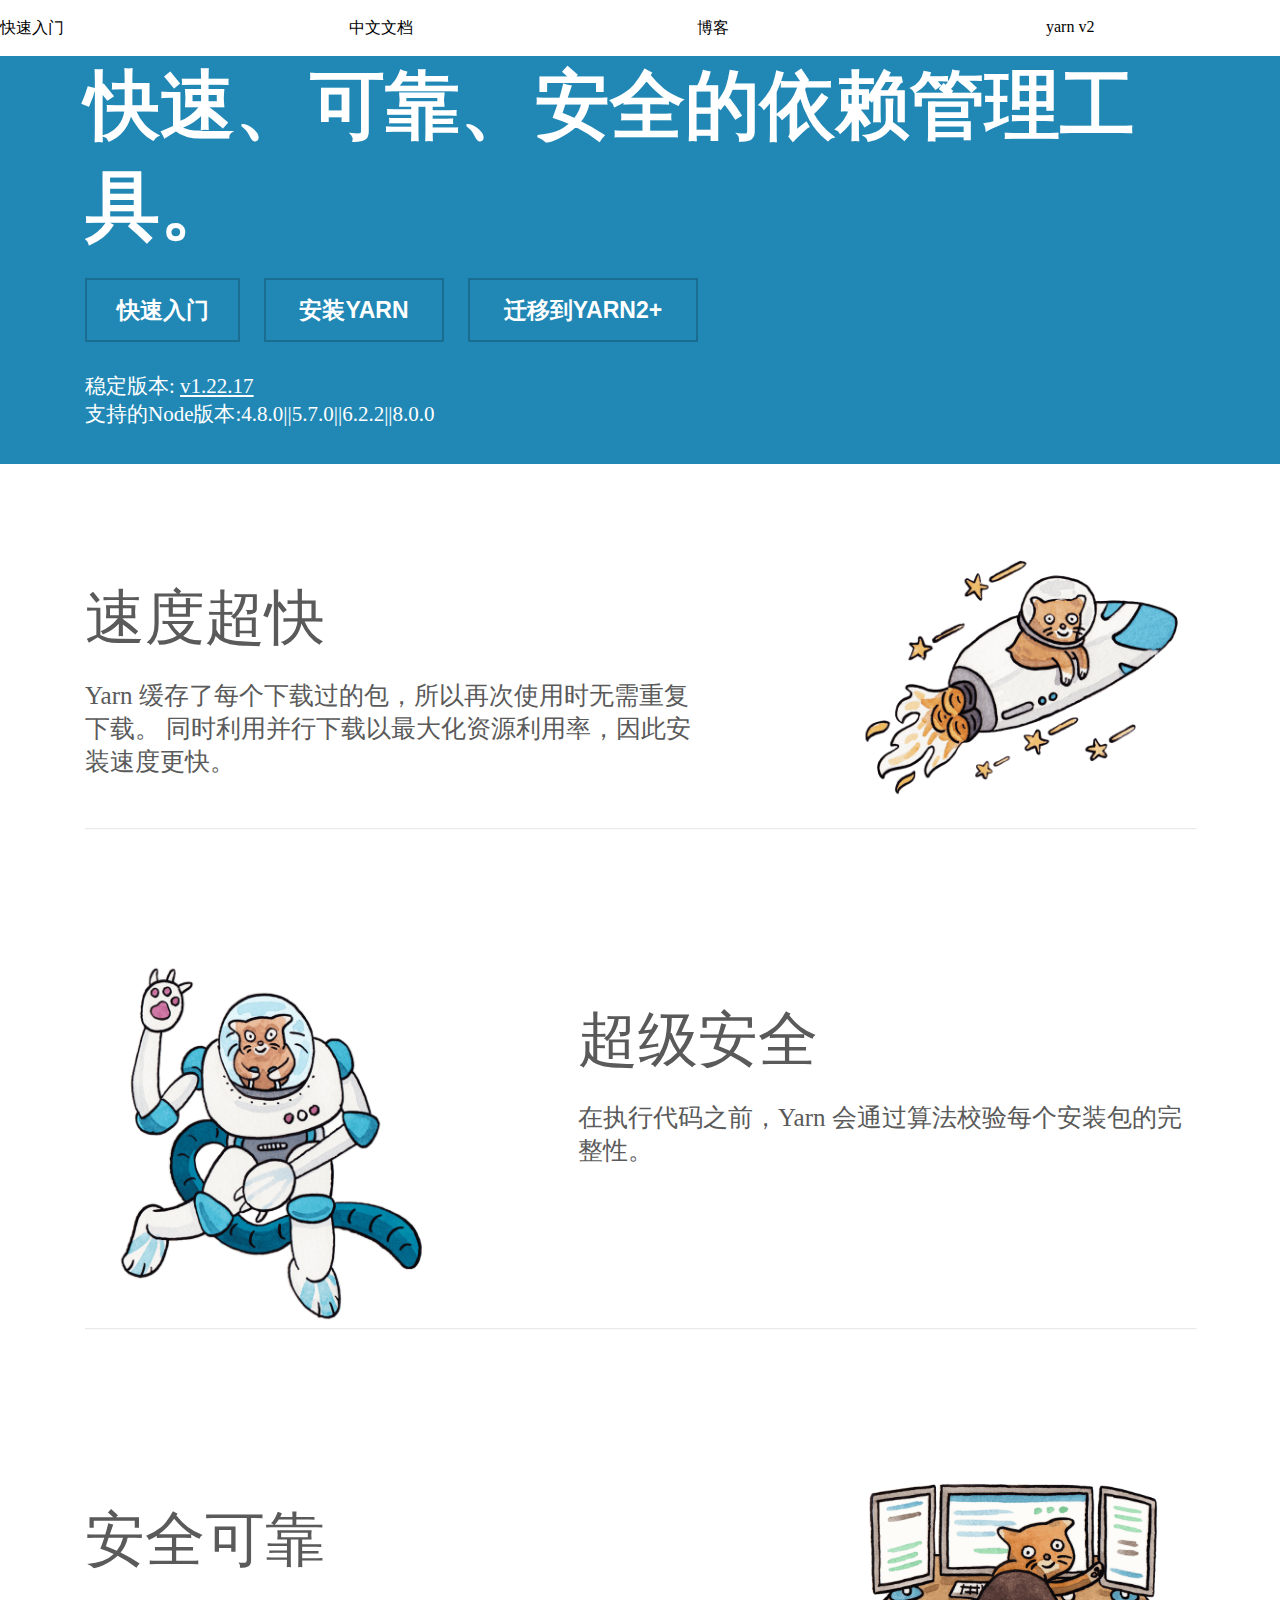
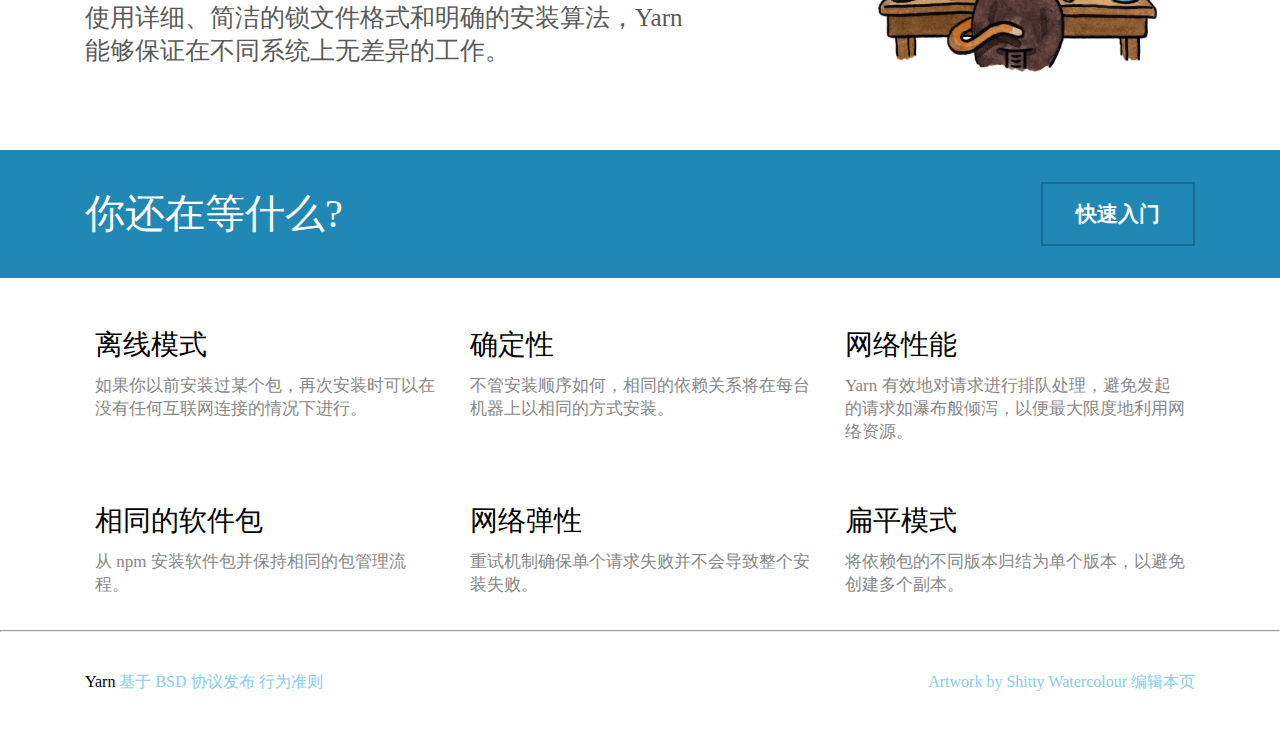
==== 一/index.html @ 6f8531fa "完成第一题和第二题(初始待优化)" ====
<!DOCTYPE html>
<html lang="en">
<head>
    <meta charset="UTF-8">
    <meta name="viewport" content="width=device-width, initial-scale=1.0">
    <title>梁战奇</title>
    <link rel="stylesheet" href="./css/index.css">
</head>
<body>
    <svg style="width: 0;height:0;">

    </svg>
    <div class="head">
        <ul>
            <li>快速入门</li>
            <li>中文文档</li>
            <li>博客</li>
            <li>yarn v2</li>
        </ul>
    </div>
    <div class="banner">
        <div class="int">快速、可靠、安全的依赖管理工具。</div>
        <div class="btn">
            <button>快速入门</button>
            <button>安装YARN</button>
            <button>迁移到YARN2+</button>
        </div>
        <div class="versions">
            <p>稳定版本: <a href=""> v1.22.17</a></p>
            <p>支持的Node版本:4.8.0||5.7.0||6.2.2||8.0.0</p>
        </div>
        <div class="cont">
            <div class="speed">
                <div class="left">
                    <h2>速度超快</h2>
                    <p>Yarn 缓存了每个下载过的包，所以再次使用时无需重复下载。 同时利用并行下载以最大化资源利用率，因此安装速度更快。</p>
                </div>
                <div class="right"><img src="./img/feature-speed.png" alt="" style="width: 357px;height: 286px;"></div>
            </div><hr style="opacity: 0.2;margin: 80px 0;width: 1110px;">
            <div class="fasety">
                <div class="left"><img src="./img/feature-secure.png" alt="" style="width: 357px;height: 364.25px;"></div>
                <div class="right"><h2>超级安全</h2>
                <p>在执行代码之前，Yarn 会通过算法校验每个安装包的完整性。</p></div>
            </div><hr style="opacity: 0.2;margin: 80px 0;width: 1110px;">
            <div class="rel">
                <div class="left"><h2>安全可靠</h2>
                <p>使用详细、简洁的锁文件格式和明确的安装算法，Yarn 能够保证在不同系统上无差异的工作。</p>
                </div>
                <div class="right"><img src="./img/feature-reliable.png" alt="" style="width: 357px;height: 214px;"></div>
            </div>
        </div>
        <div class="wait">
            <div style="margin: 0 auto; width: 1110px;">
                <p>你还在等什么?</p><button>快速入门</button>
            </div>
        </div>
        <div class="funtion">
            <ul>
                <li>
                    <h3>离线模式</h3>
                    <p>如果你以前安装过某个包，再次安装时可以在没有任何互联网连接的情况下进行。</p>
                </li>
                <li>
                    <h3>确定性</h3>
                    <p>不管安装顺序如何，相同的依赖关系将在每台机器上以相同的方式安装。</p>
                </li>
                <li>
                    <h3>网络性能
                        </h3>
                    <p>Yarn 有效地对请求进行排队处理，避免发起的请求如瀑布般倾泻，以便最大限度地利用网络资源。</p>
                </li>
                <li>
                    <h3>相同的软件包
                        </h3>
                    <p>从 npm 安装软件包并保持相同的包管理流程。</p>
                </li>
                <li>
                    <h3>网络弹性</h3>
                    <p>
                        重试机制确保单个请求失败并不会导致整个安装失败。</p>
                </li>
                <li>
                    <h3>扁平模式</h3>
                    <p>
                        将依赖包的不同版本归结为单个版本，以避免创建多个副本。</p>
                </li>
            </ul>
        </div>
        <hr>
        <div class="end">
            <p>Yarn <a href="">基于 BSD 协议发布 行为准则</a> </p>
            <a>Artwork by Shitty Watercolour 编辑本页</a>
        </div>
    </div>

</body>
</html>
---- 一/css/index.css ----
* {
    margin: 0;
    padding: 0;
}
ul li {
    list-style: none;
}

a{
    direction: none;
}

.head{
    width: 1110px;
    height: 38px;
}

.head ul{
    height: 38px;
    display: flex;
    justify-content: space-between;
}

.head li{
    width: 64px;
    height: 38px;
}

.banner {
    height: 408px;
    background-color: #2188B6;
}

.banner .int {
    width: 1110px;
    font-size: 75px;
    font-weight: 900;
    margin: 0 auto;
    color: #fff;
}

.banner .btn{
    width: 1110px;
    margin: 20px auto 0;
}

.banner .btn button{
    width: 230px;
    height: 64px;
    margin-right: 20px;
    font-size: 23px;
    font-weight: 700;
    color: white;
    background-color: rgba(0,0,0,0);
    border: 2px rgba(0,0,0,0.2) solid;
}

.banner .btn button:first-child{
    width: 155px;
}
.banner .btn button:nth-child(2){
    width: 180px;
}

.banner .versions{
    width: 1110px;
    margin: 30px auto 0;
}

.banner .versions p{
    font-size: 21px;
    color: white;
}

.banner .versions p a{
    color: white;
}

.banner .cont {
    width: 1110px;
    margin: 60px auto 0;
}

.banner .cont .speed{
    /* width: 11px; */
    height: 256px;
}

.banner .cont .speed .left {
    width: 617px;
    height: 170px;
    display: left;
    color:#5A5A5A;
}

.banner .cont .speed .left h2,
.banner .cont .fasety h2,
.banner .cont .rel h2{
    font-size: 60px;
    font-weight: 100;
    margin-top: 90px;
    width: 617px;
} 

.banner .cont .speed .left p,
.banner .cont .fasety p,
.banner .cont .rel p{
    font-size: 25px;
    margin-top: 20px;
    width: 617px;
}

.banner .cont .fasety{
    height: 262px;
    color:#5A5A5A;
}

.banner .cont .rel {
    color:#5A5A5A;
    height: 260px;
}

.banner .cont img{
    margin-top: 50px;
}

.banner .cont .left{
    float: left;
}

.banner .cont .right {
    float: right;
}

.banner .wait {
    height: 128px;
    background-color: #2188B6;
    margin-top: 80px;
}

.banner .wait div{
    display: flex;
    justify-content: space-between;
    padding: 32px 0;
}

.banner .wait div p{
    font-size: 40px;
    line-height: 64px;
    color: white;
}

.banner .wait div button {
    width: 154px;
    height: 64px;
    background-color: rgba(0,0,0,0);
    border: 2px rgba(0,0,0,0.2) solid;
    font-size: 21px;
    font-weight: 600;
    color: white;
}

.banner .funtion {
    width: 1110px;
    height: 352px;
    /* padding: 0 15px; */
    margin: 0 auto;
}

.banner .funtion ul {
    display: flex;
    justify-content: space-between;
    flex-wrap: wrap;
}

.banner .funtion ul li {
    width: 340px;
    height: 128px;
    padding: 0 10px;
    margin-top: 48px;
}

.banner .funtion ul li h3 {
    font-size: 28px;
    font-weight: 100;
}

.banner .funtion ul li p {
    margin-top: 10px;
    color: #888;
    font-size: 17px;
}

.end {
    height: 100px;
    line-height: 100px;
    width: 1110px;
    margin: 0px auto 0;
    display: flex;
    justify-content: space-between;
    margin-bottom: 50px;
}

.end p a,
.end a{
    color: skyblue;
    text-decoration: none;
}
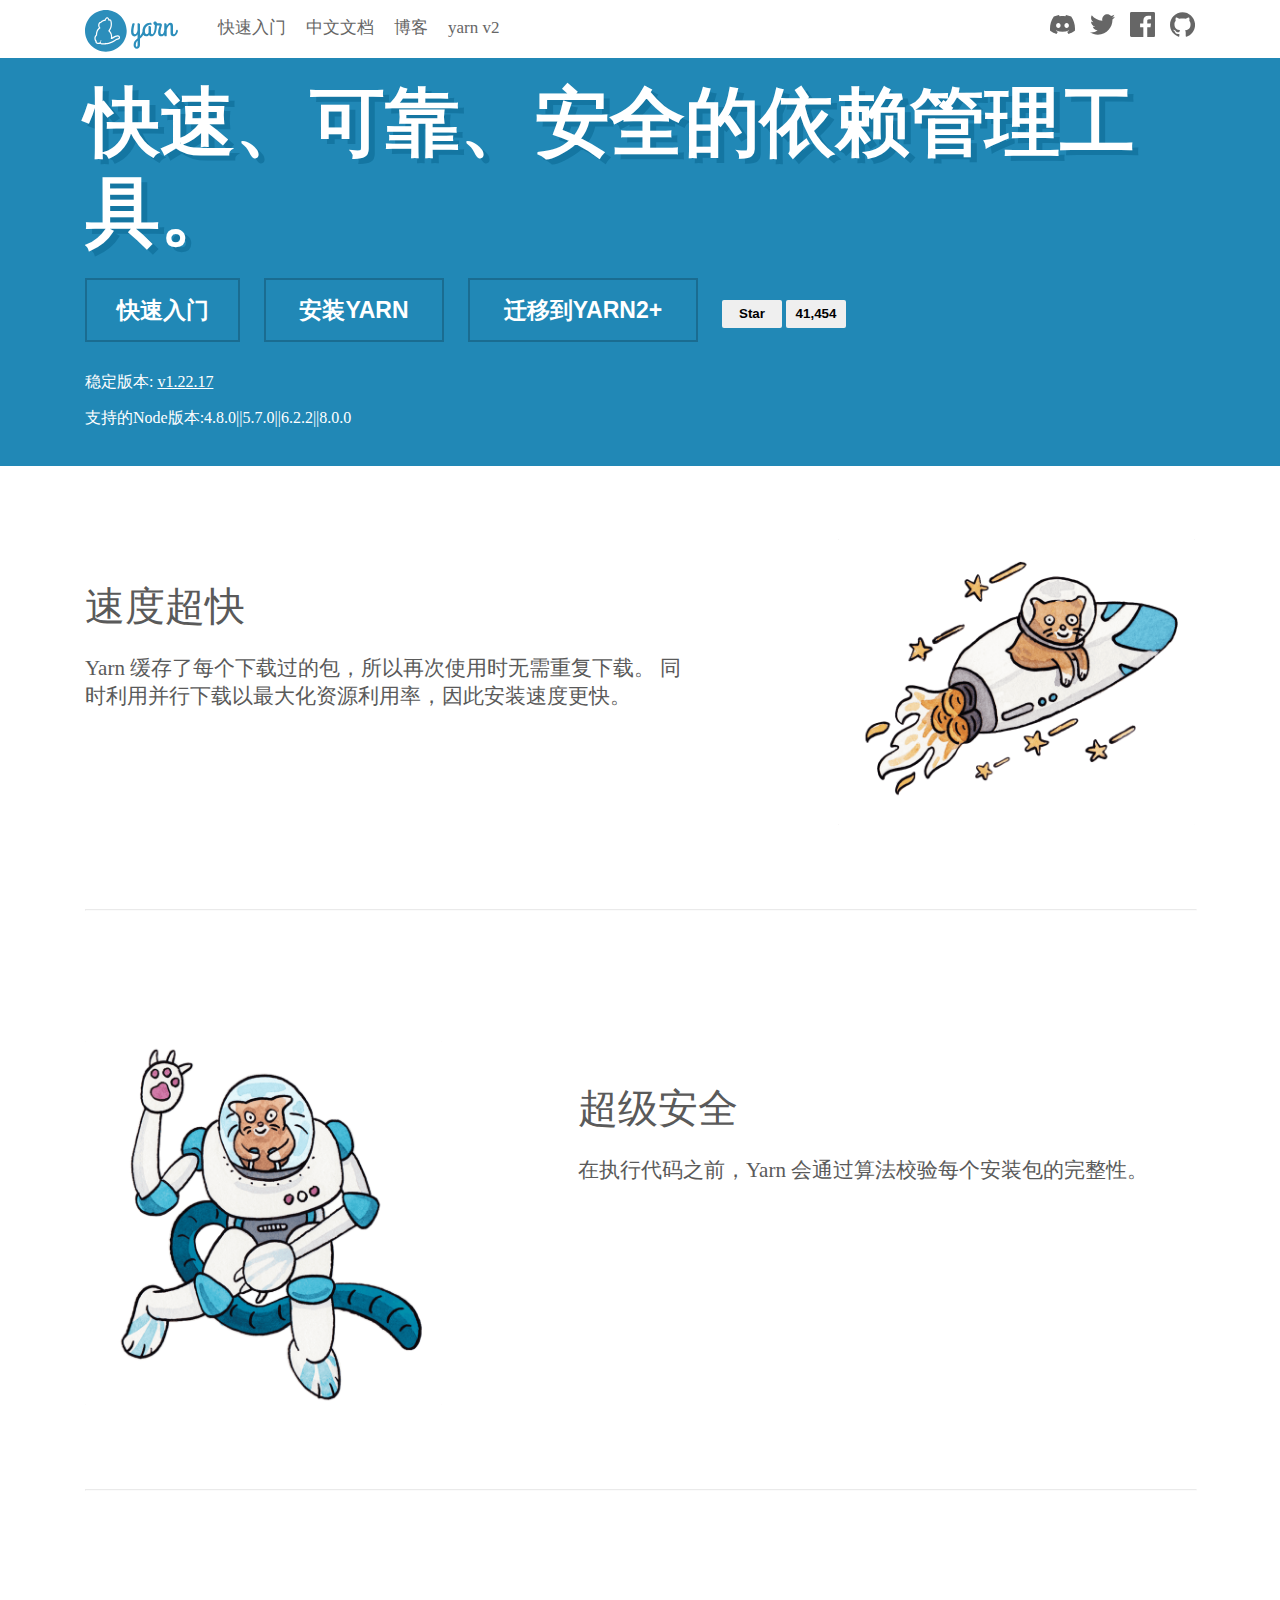
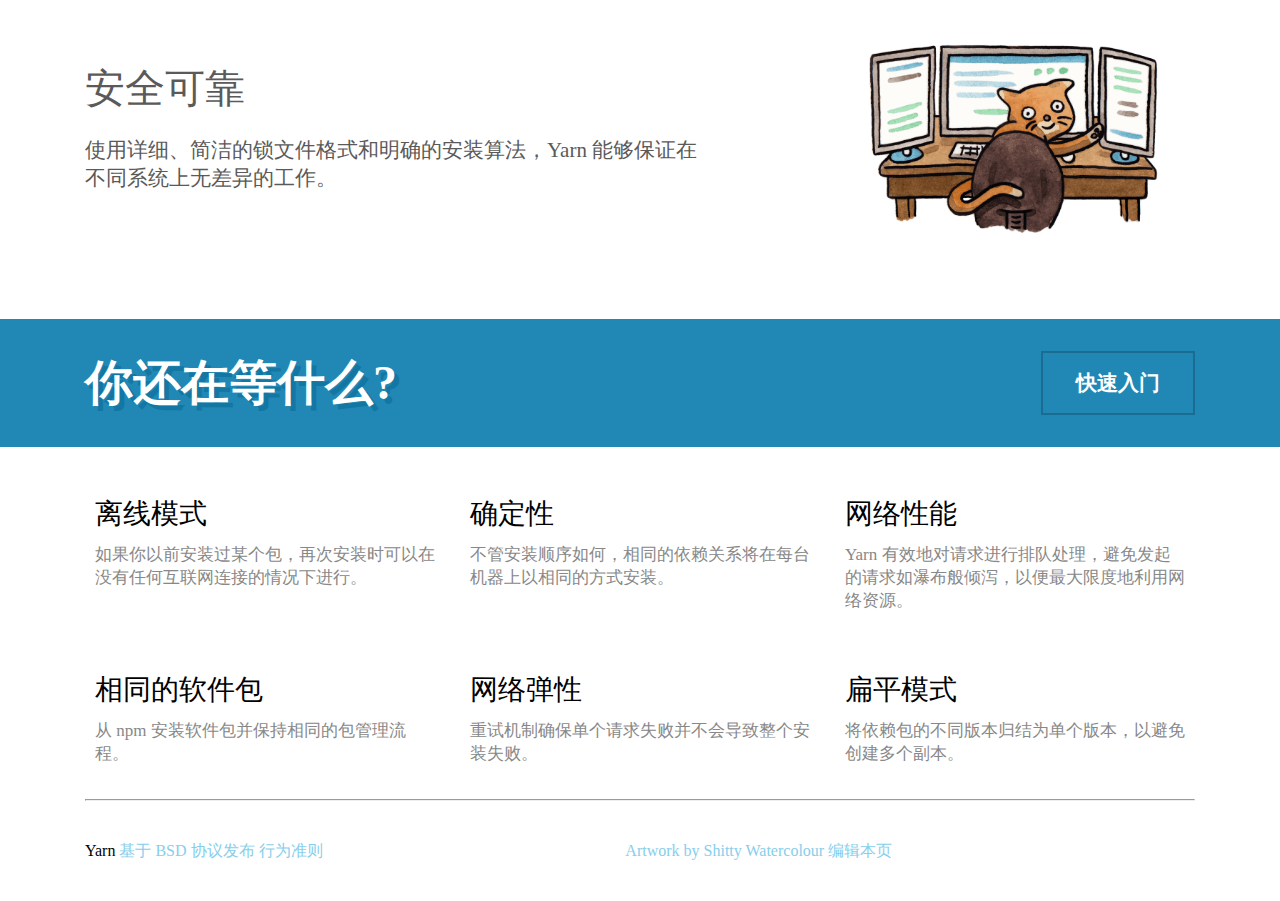
==== commit 3cbc1f49: "修改一中的第一题和第六题第二种方法,优化页面显示添加nav添加响应式布局" ====
--- a/一/index.html
+++ b/一/index.html
@@ -7,50 +7,114 @@
     <link rel="stylesheet" href="./css/index.css">
 </head>
 <body>
-    <svg style="width: 0;height:0;">
+    <!-- <svg style="width: 0;height:0;">
 
-    </svg>
+    </svg> -->
     <div class="head">
-        <ul>
-            <li>快速入门</li>
-            <li>中文文档</li>
-            <li>博客</li>
-            <li>yarn v2</li>
-        </ul>
+        <div class="left">
+            <div class="log">
+                <svg class="logo navbar-logo" xmlns="http://www.w3.org/2000/svg" viewBox="0 0 1154.8 518">
+                    <defs>
+                      <path id="main" d="
+                        M718.6 257.8c-8 27.6-20.8 47.6-35.2 63.6V181c0-9.6-8.4-17.6-21.6-17.6-5.6 0-10.4 2.8-10.4 6.8 0 2.8 1.6 5.2 1.6 12.8v64.4c-4.8 28-16.8 54-32.8 54-11.6 0-18.4-11.6-18.4-33.2 0-33.6 4.4-51.2 11.6-80.8 1.6-6 13.2-22-6.4-22-21.2 0-18.4 8-21.2 14.8 0 0-13.4 47.6-13.4 90 0 34.8 14.6 57.6 41.4 57.6 17.2 0 29.6-11.6 39.2-27.6V351c-26.4 23.2-49.6 43.6-49.6 84 0 25.6 16 46 38.4 46 20.4 0 41.6-14.8 41.6-56.8V355c21.6-18.8 44.8-42.4 58.4-88.8.4-1.6.4-3.6.4-4 0-7.6-7.6-16.4-14-16.4-4 0-7.2 3.6-9.6 12zm-76.8 198c-6.4 0-10.4-9.6-10.4-22 0-24 8.8-39.2 21.6-52.4v42.8c0 7.6 1.6 31.6-11.2 31.6z
+                        M833.4 301c-9.6 0-13.6-9.6-13.6-18.4v-66c0-9.6-8.4-17.6-21.6-17.6-5.6 0-10.4 2.8-10.4 6.8 0 2.8 1.6 5.2 1.6 12.8v61.6C785 291.4 777.8 301 767 301c-14 0-22.8-12-22.8-32.8 0-57.6 35.6-83.6 66-83.6 4 0 8 .8 11.6.8 4 0 5.2-2.4 5.2-9.2 0-10.4-7.6-16.8-18.4-16.8-48.8 0-95.2 40.8-95.2 107.6 0 34 16.4 60.4 47.6 60.4 15.2 0 26.4-7.2 34.4-16.4 6 9.6 16.8 16.4 30.8 16.4 34.4 0 50.4-36 57.2-62.4.4-1.6.4-2.4.4-2.8 0-7.6-7.6-16.4-14-16.4-4 0-8 3.6-9.6 12-3.6 17.6-10.8 43.2-26.8 43.2z
+                        M949 327.4c34.4 0 50-36 57.2-62.4 0-.8.4-1.6.4-2.8 0-7.6-7.6-16.4-14-16.4-4 0-8 3.6-9.6 12-3.6 17.6-10.4 43.2-28.8 43.2-10.8 0-16-10.4-16-21.6 0-40 18-87.2 18-92 1.6-9.2-14.4-22.4-19.2-22.4h-20.8c-4 0-8 0-21.2-1.6-4.4-16.4-15.6-21.2-25.2-21.2-10.4 0-20 7.2-20 18.4 0 11.6 7.2 20 17.2 25.6-.4 20.4-2 53.6-6.4 69.6-3.6 13.6 17.2 28 22.4 11.2 7.2-23.2 9.6-58 10-73.6h34.8c-12.8 34.4-20 62.8-20 88.4 0 35.2 22.4 45.6 41.2 45.6z
+                        M984.6 309.8c0 14.8 11.2 17.6 19.2 17.6 11.6 0 11.2-9.6 11.2-17.2v-58.4c2.8-31.6 27.6-66 39.2-66 7.6 0 8.4 10.4 8.4 22.8v81.2c0 20.4 12.4 37.6 33.6 37.6 34.4 0 51.4-36 58.2-62.4.4-1.6.4-2.4.4-2.8 0-7.6-7.6-16.4-14-16.4-4 0-8 3.6-9.6 12-3.6 17.6-11.8 43.2-27.8 43.2-10.4 0-10.4-14.8-10.4-18.4v-82.8c0-18.4-6.4-40.4-33.2-40.4-19.6 0-34 17.2-44.8 39.6v-18c0-9.6-8.4-17.6-21.6-17.6-5.6 0-10.4 2.8-10.4 6.8 0 2.8 1.6 5.2 1.6 12.8v126.8z
+                        M259 0c143 0 259 116 259 259S402 518 259 518 0 402 0 259 116 0 259 0z" style="background-color: aliceblue;"></path>
+                    </defs>
+                  
+                    <use class="logo-primary" xlink:href="#main" x="0" y="0"></use>
+                  
+                    <path class="logo-secondary" d="M435.2 337.5c-1.8-14.2-13.8-24-29.2-23.8-23 .3-42.3 12.2-55.1 20.1-5 3.1-9.3 5.4-13 7.1.8-11.6.1-26.8-5.9-43.5-7.3-20-17.1-32.3-24.1-39.4 8.1-11.8 19.2-29 24.4-55.6 4.5-22.7 3.1-58-7.2-77.8-2.1-4-5.6-6.9-10-8.1-1.8-.5-5.2-1.5-11.9.4C293.1 96 289.6 93.8 286.9 92c-5.6-3.6-12.2-4.4-18.4-2.1-8.3 3-15.4 11-22.1 25.2-1 2.1-1.9 4.1-2.7 6.1-12.7.9-32.7 5.5-49.6 23.8-2.1 2.3-6.2 4-10.5 5.6h.1c-8.8 3.1-12.8 10.3-17.7 23.3-6.8 18.2.2 36.1 7.1 47.7-9.4 8.4-21.9 21.8-28.5 37.5-8.2 19.4-9.1 38.4-8.8 48.7-7 7.4-17.8 21.3-19 36.9-1.6 21.8 6.3 36.6 9.8 42 1 1.6 2.1 2.9 3.3 4.2-.4 2.7-.5 5.6.1 8.6 1.3 7 5.7 12.7 12.4 16.3 13.2 7 31.6 10 45.8 2.9 5.1 5.4 14.4 10.6 31.3 10.6h1c4.3 0 58.9-2.9 74.8-6.8 7.1-1.7 12-4.7 15.2-7.4 10.2-3.2 38.4-12.8 65-30 18.8-12.2 25.3-14.8 39.3-18.2 13.6-3.3 22.1-15.7 20.4-29.4zm-23.8 14.7c-16 3.8-24.1 7.3-43.9 20.2-30.9 20-64.7 29.3-64.7 29.3s-2.8 4.2-10.9 6.1c-14 3.4-66.7 6.3-71.5 6.4-12.9.1-20.8-3.3-23-8.6-6.7-16 9.6-23 9.6-23s-3.6-2.2-5.7-4.2c-1.9-1.9-3.9-5.7-4.5-4.3-2.5 6.1-3.8 21-10.5 27.7-9.2 9.3-26.6 6.2-36.9.8-11.3-6 .8-20.1.8-20.1s-6.1 3.6-11-3.8c-4.4-6.8-8.5-18.4-7.4-32.7 1.2-16.3 19.4-32.1 19.4-32.1s-3.2-24.1 7.3-48.8c9.5-22.5 35.1-40.6 35.1-40.6s-21.5-23.8-13.5-45.2c5.2-14 7.3-13.9 9-14.5 6-2.3 11.8-4.8 16.1-9.5 21.5-23.2 48.9-18.8 48.9-18.8s13-39.5 25-31.8c3.7 2.4 17 32 17 32s14.2-8.3 15.8-5.2c8.6 16.7 9.6 48.6 5.8 68-6.4 32-22.4 49.2-28.8 60-1.5 2.5 17.2 10.4 29 43.1 10.9 29.9 1.2 55 2.9 57.8.3.5.4.7.4.7s12.5 1 37.6-14.5c13.4-8.3 29.3-17.6 47.4-17.8 17.5-.3 18.4 20.2 5.2 23.4z"></path>
+                  </svg>
+            </div>
+            <ul>
+                <li>快速入门</li>
+                <li>中文文档</li>
+                <li>博客</li>
+                <li>yarn v2</li>
+            </ul>
+        </div>
+        <div class="right">
+            <ul class="nav navbar-nav navbar-nav-right float-lg-right">
+         
+
+                <li class="nav-item">
+                  <a class="nav-link" href="https://discord.gg/yarnpkg">
+                    <svg class="discord navbar-icon" xmlns="http://www.w3.org/2000/svg" role="img" aria-labelledby="discord-svg" fill="none" viewBox="0 0 71 55">
+          <title id="discord-svg">Discord</title>
+        <path d="M60.1045 4.8978C55.5792 2.8214 50.7265 1.2916 45.6527 0.41542C45.5603 0.39851 45.468 0.440769 45.4204 0.525289C44.7963 1.6353 44.105 3.0834 43.6209 4.2216C38.1637 3.4046 32.7345 3.4046 27.3892 4.2216C26.905 3.0581 26.1886 1.6353 25.5617 0.525289C25.5141 0.443589 25.4218 0.40133 25.3294 0.41542C20.2584 1.2888 15.4057 2.8186 10.8776 4.8978C10.8384 4.9147 10.8048 4.9429 10.7825 4.9795C1.57795 18.7309 -0.943561 32.1443 0.293408 45.3914C0.299005 45.4562 0.335386 45.5182 0.385761 45.5576C6.45866 50.0174 12.3413 52.7249 18.1147 54.5195C18.2071 54.5477 18.305 54.5139 18.3638 54.4378C19.7295 52.5728 20.9469 50.6063 21.9907 48.5383C22.0523 48.4172 21.9935 48.2735 21.8676 48.2256C19.9366 47.4931 18.0979 46.6 16.3292 45.5858C16.1893 45.5041 16.1781 45.304 16.3068 45.2082C16.679 44.9293 17.0513 44.6391 17.4067 44.3461C17.471 44.2926 17.5606 44.2813 17.6362 44.3151C29.2558 49.6202 41.8354 49.6202 53.3179 44.3151C53.3935 44.2785 53.4831 44.2898 53.5502 44.3433C53.9057 44.6363 54.2779 44.9293 54.6529 45.2082C54.7816 45.304 54.7732 45.5041 54.6333 45.5858C52.8646 46.6197 51.0259 47.4931 49.0921 48.2228C48.9662 48.2707 48.9102 48.4172 48.9718 48.5383C50.038 50.6034 51.2554 52.5699 52.5959 54.435C52.6519 54.5139 52.7526 54.5477 52.845 54.5195C58.6464 52.7249 64.529 50.0174 70.6019 45.5576C70.6551 45.5182 70.6887 45.459 70.6943 45.3942C72.1747 30.0791 68.2147 16.7757 60.1968 4.9823C60.1772 4.9429 60.1437 4.9147 60.1045 4.8978ZM23.7259 37.3253C20.2276 37.3253 17.3451 34.1136 17.3451 30.1693C17.3451 26.225 20.1717 23.0133 23.7259 23.0133C27.308 23.0133 30.1626 26.2532 30.1066 30.1693C30.1066 34.1136 27.28 37.3253 23.7259 37.3253ZM47.3178 37.3253C43.8196 37.3253 40.9371 34.1136 40.9371 30.1693C40.9371 26.225 43.7636 23.0133 47.3178 23.0133C50.9 23.0133 53.7545 26.2532 53.6986 30.1693C53.6986 34.1136 50.9 37.3253 47.3178 37.3253Z"></path>
+        </svg>
+        
+                  </a>
+                </li>
+                <li class="nav-item">
+                  <a class="nav-link" href="https://twitter.com/yarnpkg">
+                    <svg class="twitter navbar-icon" xmlns="http://www.w3.org/2000/svg" viewBox="0 0 250 203.1" role="img" aria-labelledby="twitter-svg">
+          <title id="twitter-svg">Twitter</title>
+          <path d="M78.6 203.1c94.3 0 145.9-78.2 145.9-145.9 0-2.2 0-4.4-.1-6.6 10-7.3 18.7-16.3 25.6-26.5-9.4 4.1-19.3 6.9-29.5 8.1 10.7-6.4 18.7-16.5 22.5-28.4-10.1 6-21.1 10.2-32.6 12.4C191-4.5 158.5-5.5 137.8 14c-13.3 12.5-19 31.2-14.8 49C81.9 60.9 43.4 41.4 17.4 9.4 3.8 32.8 10.7 62.8 33.3 77.8c-8.2-.2-16.1-2.4-23.3-6.4v.6c0 24.4 17.2 45.4 41.2 50.3-7.6 2.1-15.5 2.4-23.2.9 6.7 20.9 26 35.2 47.9 35.6-18.2 14.3-40.6 22-63.7 22-4.1 0-8.2-.3-12.2-.7 23.5 15.1 50.7 23 78.6 23"></path>
+        </svg>
+                  </a>
+                </li>
+                <li class="nav-item">
+                  <a class="nav-link" href="https://www.facebook.com/yarnpkg">
+                    <svg class="facebook navbar-icon" xmlns="http://www.w3.org/2000/svg" viewBox="0 0 266.9 266.9" role="img" aria-labelledby="facebook-svg">
+          <title id="facebook-svg">Facebook</title>
+          <path d="M252.2 0H14.7C6.6 0 0 6.6 0 14.7v237.4c0 8.1 6.6 14.7 14.7 14.7h127.8V163.5h-34.8v-40.3h34.8V93.6c0-34.5 21.1-53.2 51.8-53.2 14.7 0 27.4 1.1 31.1 1.6v36h-21.3c-16.7 0-20 7.9-20 19.6v25.7H224l-5.2 40.3h-34.7V267h68c8.1 0 14.7-6.6 14.7-14.7V14.7c.1-8.1-6.5-14.7-14.6-14.7z"></path>
+        </svg>
+                  </a>
+                </li>
+                <li class="nav-item">
+                  <a class="nav-link" href="https://github.com/yarnpkg">
+                    <svg class="github navbar-icon" xmlns="http://www.w3.org/2000/svg" viewBox="0 0 32.6 31.8" role="img" aria-labelledby="github-svg">
+          <title id="github-svg">GitHub</title>
+          <path d="M16.3 0C7.3 0 0 7.3 0 16.3c0 7.2 4.7 13.3 11.1 15.5.8.1 1.1-.4 1.1-.8v-2.8c-4.5 1-5.5-2.2-5.5-2.2-.7-1.9-1.8-2.4-1.8-2.4-1.5-1 .1-1 .1-1 1.6.1 2.5 1.7 2.5 1.7 1.5 2.5 3.8 1.8 4.7 1.4.1-1.1.6-1.8 1-2.2-3.6-.4-7.4-1.8-7.4-8.1 0-1.8.6-3.2 1.7-4.4-.1-.3-.7-2 .2-4.2 0 0 1.4-.4 4.5 1.7 1.3-.4 2.7-.5 4.1-.5 1.4 0 2.8.2 4.1.5 3.1-2.1 4.5-1.7 4.5-1.7.9 2.2.3 3.9.2 4.3 1 1.1 1.7 2.6 1.7 4.4 0 6.3-3.8 7.6-7.4 8 .6.5 1.1 1.5 1.1 3V31c0 .4.3.9 1.1.8 6.5-2.2 11.1-8.3 11.1-15.5C32.6 7.3 25.3 0 16.3 0z"></path>
+        </svg>
+                  </a>
+                </li>
+              </ul>
+        </div>
+        
     </div>
     <div class="banner">
+        <!-- 中间部分的蓝色区域 -->
         <div class="int">快速、可靠、安全的依赖管理工具。</div>
         <div class="btn">
             <button>快速入门</button>
             <button>安装YARN</button>
             <button>迁移到YARN2+</button>
+            <button>Star</button>
+            <button>41,454</button>
         </div>
         <div class="versions">
             <p>稳定版本: <a href=""> v1.22.17</a></p>
             <p>支持的Node版本:4.8.0||5.7.0||6.2.2||8.0.0</p>
         </div>
+        <!-- 中间及下面部分的简介 -->
         <div class="cont">
-            <div class="speed">
+            <div class="speed clearfix">
                 <div class="left">
                     <h2>速度超快</h2>
                     <p>Yarn 缓存了每个下载过的包，所以再次使用时无需重复下载。 同时利用并行下载以最大化资源利用率，因此安装速度更快。</p>
                 </div>
                 <div class="right"><img src="./img/feature-speed.png" alt="" style="width: 357px;height: 286px;"></div>
             </div><hr style="opacity: 0.2;margin: 80px 0;width: 1110px;">
-            <div class="fasety">
+            <div class="fasety clearfix">
                 <div class="left"><img src="./img/feature-secure.png" alt="" style="width: 357px;height: 364.25px;"></div>
                 <div class="right"><h2>超级安全</h2>
                 <p>在执行代码之前，Yarn 会通过算法校验每个安装包的完整性。</p></div>
             </div><hr style="opacity: 0.2;margin: 80px 0;width: 1110px;">
-            <div class="rel">
+            <div class="rel clearfix">
                 <div class="left"><h2>安全可靠</h2>
                 <p>使用详细、简洁的锁文件格式和明确的安装算法，Yarn 能够保证在不同系统上无差异的工作。</p>
                 </div>
                 <div class="right"><img src="./img/feature-reliable.png" alt="" style="width: 357px;height: 214px;"></div>
             </div>
         </div>
+
+        <!-- 底部部分开始 -->
         <div class="wait">
-            <div style="margin: 0 auto; width: 1110px;">
+            <div>
                 <p>你还在等什么?</p><button>快速入门</button>
             </div>
         </div>
@@ -76,21 +140,20 @@
                 </li>
                 <li>
                     <h3>网络弹性</h3>
-                    <p>
-                        重试机制确保单个请求失败并不会导致整个安装失败。</p>
+                    <p>重试机制确保单个请求失败并不会导致整个安装失败。</p>
                 </li>
                 <li>
                     <h3>扁平模式</h3>
-                    <p>
-                        将依赖包的不同版本归结为单个版本，以避免创建多个副本。</p>
+                    <p>将依赖包的不同版本归结为单个版本，以避免创建多个副本。</p>
                 </li>
             </ul>
-        </div>
-        <hr>
-        <div class="end">
+            <hr>
+        <div class="end clearfix">
             <p>Yarn <a href="">基于 BSD 协议发布 行为准则</a> </p>
             <a>Artwork by Shitty Watercolour 编辑本页</a>
         </div>
+        </div>
+        
     </div>
 
 </body>
--- a/一/css/index.css
+++ b/一/css/index.css
@@ -9,34 +9,101 @@
 a{
     direction: none;
 }
-
+/* 清除浮动 */
+.clearfix::after{
+    content: "";
+    height: 0;
+    width: 0;
+    line-height: 0;
+    display: block;
+    visibility: hidden;
+    clear: both;
+}
+
+
+/* 头部 */
 .head{
     width: 1110px;
     height: 38px;
-}
-
-.head ul{
+    padding: 10px 0;
+    margin: 0 auto 0;
+    display: flex;
+    justify-content: space-between;
+}
+
+.head .left{
+    margin-bottom: -30px;
+    display: flex;
+    justify-content: space-between;
+}
+
+.head .left .log{
+    width: 93px;
     height: 38px;
-    display: flex;
-    justify-content: space-between;
-}
-
-.head li{
-    width: 64px;
+    margin: 0 0;
+}
+
+/* logo */
+.navbar-logo .logo-primary {
+    fill: #2c8ebb;
+    cursor: pointer;
+}
+.logo-secondary{
+    fill: white;
+    cursor: pointer;
+}
+
+.head .left ul{
     height: 38px;
+    display: flex;
+    justify-content: space-between;
+    margin-left: 20px;
+}
+
+.head .left ul li{
+    /* width: 64px; */
+    height: 38px;
+    line-height: 35px;
+    margin-left: 20px;
+    font-size: 17px;
+    color: #666666;
+    cursor: pointer;
+}
+
+.head .right ul{
+    line-height: 44px;
+    display: flex;
+    justify-content: space-between;
+}
+
+.head .right ul li{
+    margin-left: 15px;
+}
+
+.head .right svg{
+    width: 25px;
+    height: 25px;
+}
+
+.navbar-icon path {
+    fill: rgba(0, 0, 0, 0.6);
 }
 
 .banner {
-    height: 408px;
+    padding-top: 10px;
+    height: 398px;
     background-color: #2188B6;
 }
 
+/* 中间蓝色部分的布局 */
 .banner .int {
     width: 1110px;
     font-size: 75px;
+    line-height: 90px;
     font-weight: 900;
-    margin: 0 auto;
+    margin: 10px auto 0;
     color: #fff;
+    text-shadow:6px 5px 0px #1476A2
 }
 
 .banner .btn{
@@ -44,7 +111,7 @@
     margin: 20px auto 0;
 }
 
-.banner .btn button{
+.banner .btn button:nth-child(-n + 3){
     width: 230px;
     height: 64px;
     margin-right: 20px;
@@ -53,6 +120,24 @@
     color: white;
     background-color: rgba(0,0,0,0);
     border: 2px rgba(0,0,0,0.2) solid;
+    transition: all 0.2s ease-in-out;
+    cursor: pointer;
+}
+
+.banner .btn button:nth-last-child(-n+2){
+    width: 60px;
+    height: 28px;
+    line-height: 12px;
+    padding: 4px 2px;
+    border-radius: 2px;
+    border: none;
+    font-weight: 700;
+}
+
+.banner .btn button:hover{
+    background-color: rgba(255,255,255,1);
+    border: 2px rgba(255,255,255,1) solid;
+    color: #2188B6;
 }
 
 .banner .btn button:first-child{
@@ -68,14 +153,16 @@
 }
 
 .banner .versions p{
-    font-size: 21px;
+    margin-top: 15px;
+    font-size: 16px;
     color: white;
 }
 
 .banner .versions p a{
     color: white;
 }
-
+/* 中间蓝色部分结束 */
+/* 中间以及下下面的简介开始 */
 .banner .cont {
     width: 1110px;
     margin: 60px auto 0;
@@ -83,7 +170,7 @@
 
 .banner .cont .speed{
     /* width: 11px; */
-    height: 256px;
+    /* height: 256px; */
 }
 
 .banner .cont .speed .left {
@@ -96,7 +183,7 @@
 .banner .cont .speed .left h2,
 .banner .cont .fasety h2,
 .banner .cont .rel h2{
-    font-size: 60px;
+    font-size: 40px;
     font-weight: 100;
     margin-top: 90px;
     width: 617px;
@@ -105,19 +192,20 @@
 .banner .cont .speed .left p,
 .banner .cont .fasety p,
 .banner .cont .rel p{
-    font-size: 25px;
+    font-size: 21px;
+    font-weight: 100;
     margin-top: 20px;
     width: 617px;
 }
 
 .banner .cont .fasety{
-    height: 262px;
+    /* height: 262px; */
     color:#5A5A5A;
 }
 
 .banner .cont .rel {
     color:#5A5A5A;
-    height: 260px;
+    /* height: 260px; */
 }
 
 .banner .cont img{
@@ -131,7 +219,10 @@
 .banner .cont .right {
     float: right;
 }
-
+/* 中间以及下下面的简介结束 */
+
+
+/* 底部部分开始 */
 .banner .wait {
     height: 128px;
     background-color: #2188B6;
@@ -142,12 +233,15 @@
     display: flex;
     justify-content: space-between;
     padding: 32px 0;
+    margin: 0 auto; width: 1110px;
 }
 
 .banner .wait div p{
-    font-size: 40px;
+    font-size: 48px;
+    font-weight: 700;
     line-height: 64px;
     color: white;
+    text-shadow:5px 5px 0px #1476A2
 }
 
 .banner .wait div button {
@@ -158,12 +252,19 @@
     font-size: 21px;
     font-weight: 600;
     color: white;
-}
+    transition: all 0.5s ease-in-out;
+    cursor: pointer;
+}
+.banner .wait div button:hover{
+    background-color: rgba(255,255,255,1);
+    border: 2px rgba(255,255,255,1) solid;
+    color: #2188B6;
+}
+
 
 .banner .funtion {
     width: 1110px;
     height: 352px;
-    /* padding: 0 15px; */
     margin: 0 auto;
 }
 
@@ -205,4 +306,18 @@
 .end a{
     color: skyblue;
     text-decoration: none;
+}
+
+
+@media (max-width: 1200px){
+    .banner .wait div,.head,.banner .int ,.banner .btn,.banner .versions,.banner .cont,.banner .funtion,.end {
+        width: 930px;
+    }
+
+}
+
+@media (max-width: 931px){
+    .banner .wait div,.head,.banner .int ,.banner .btn,.banner .versions,.banner .cont,.banner .funtion,.end {
+        width: 720px;
+    }
 }